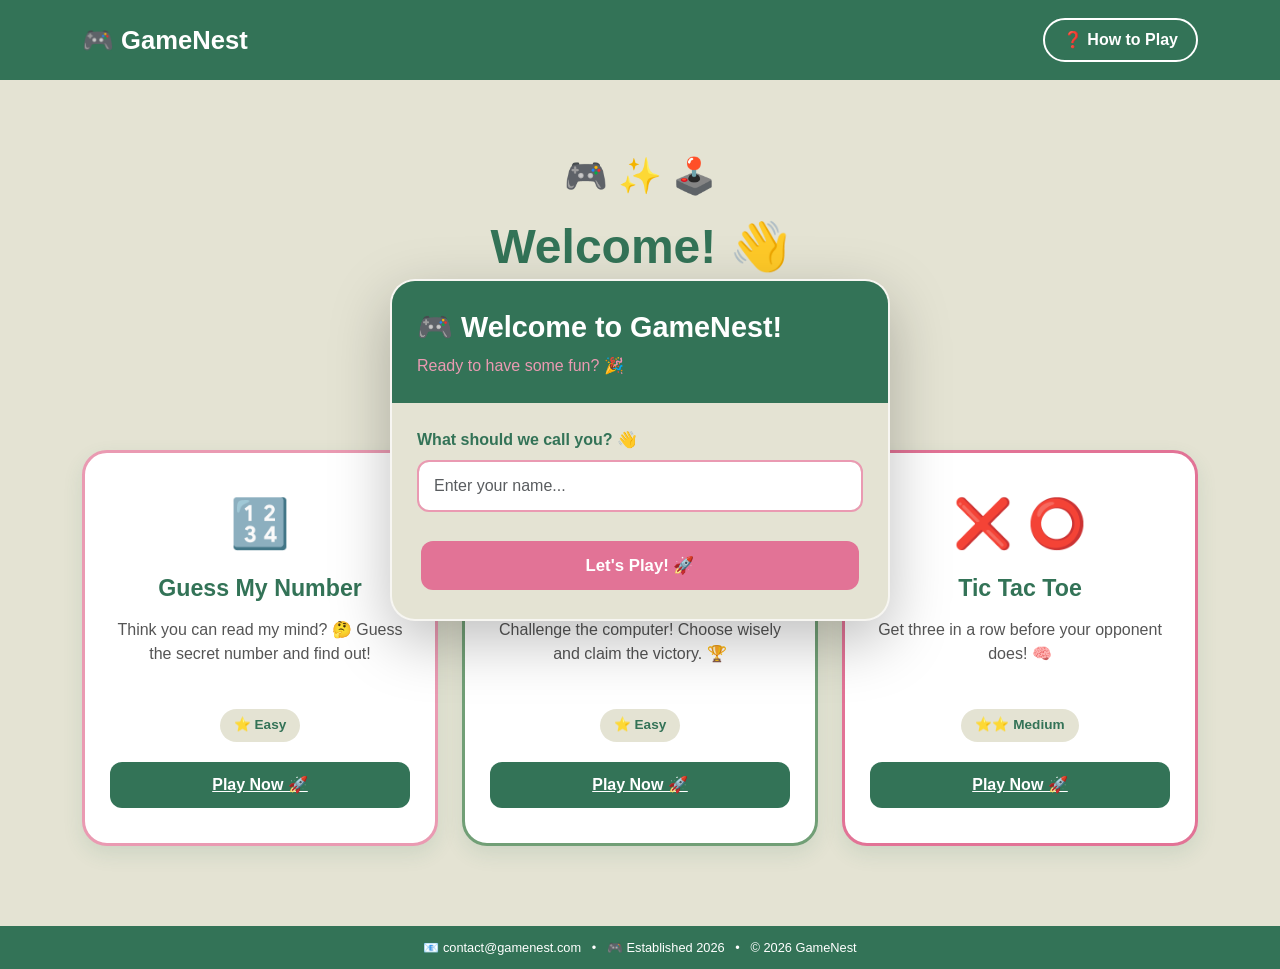
==== index.html @ 65e44112 "changed buttons to a elements" ====
<!doctype html>
<html lang="en">
  <head>
    <meta charset="UTF-8" />

    <meta name="viewport" content="width=device-width, initial-scale=1.0" />

    <title>GameNest 🎮</title>

    <!-- Bootstrap -->
    <link
      href="https://cdn.jsdelivr.net/npm/bootstrap@5.3.3/dist/css/bootstrap.min.css"
      rel="stylesheet"
    />

    <!-- Your CSS -->
    <link rel="stylesheet" href="style.css" />
  </head>

  <body>
    <!-- ================= NAVBAR ================= -->

    <nav class="navbar">
      <div class="container">
        <a href="#" class="logo"> 🎮 GameNest </a>

        <button
          class="help-btn"
          data-bs-toggle="modal"
          data-bs-target="#helpModal"
        >
          ❓ How to Play
        </button>
      </div>
    </nav>
    <!-- ================= MAIN ================= -->

    <main>
      <section class="hero">
        <div class="container">
          <div class="hero-content">
            <div class="game-emoji">🎮 ✨ 🕹️</div>

            <h1 id="welcomeMessage">Welcome! 👋</h1>

            <p class="hero-text">Pick a game and let the fun begin! 🎉</p>

            <p class="choose-text">Choose your challenge 🎯</p>
          </div>

          <!-- ================= GAME CARDS ================= -->

          <div class="row g-4 justify-content-center">
            <!-- Guess Number -->

            <div class="col-md-4">
              <div class="game-card number-card">
                <div class="game-icon">🔢</div>

                <h2>Guess My Number</h2>

                <p>
                  Think you can read my mind? 🤔 Guess the secret number and
                  find out!
                </p>

                <span class="difficulty"> ⭐ Easy </span>

                <a href="guess.html" class="play-btn"> Play Now 🚀 </a>
              </div>
            </div>

            <!-- Rock Paper Scissors -->

            <div class="col-md-4">
              <div class="game-card rps-card">
                <div class="game-icon">🪨 📄 ✂️</div>

                <h2>Rock Paper Scissors</h2>

                <p>
                  Challenge the computer! Choose wisely and claim the victory.
                  🏆
                </p>

                <span class="difficulty"> ⭐ Easy </span>

                <a href="rps.html" class="play-btn"> Play Now 🚀 </a>
              </div>
            </div>

            <!-- Tic Tac Toe -->

            <div class="col-md-4">
              <div class="game-card ttt-card">
                <div class="game-icon">❌ ⭕</div>

                <h2>Tic Tac Toe</h2>

                <p>Get three in a row before your opponent does! 🧠</p>

                <span class="difficulty"> ⭐⭐ Medium </span>

                <a href="tictactoe.html" class="play-btn"> Play Now 🚀 </a>
              </div>
            </div>
          </div>
        </div>
      </section>
    </main>

    <!-- ================= FOOTER ================= -->

    <footer>
      <div class="container">
        <p>
          📧 contact@gamenest.com &nbsp; • &nbsp; 🎮 Established 2026 &nbsp; •
          &nbsp; © 2026 GameNest
        </p>
      </div>
    </footer>

    <!-- ================= HELP MODAL ================= -->

    <div
      class="modal fade"
      id="helpModal"
      tabindex="-1"
      aria-labelledby="helpModalLabel"
      aria-hidden="true"
    >
      <div class="modal-dialog modal-dialog-centered">
        <div class="modal-content help-modal">
          <div class="modal-header border-0">
            <h2 class="modal-title fw-bold" id="helpModalLabel">
              ❓ How to Play
            </h2>

            <button
              type="button"
              class="btn-close"
              data-bs-dismiss="modal"
            ></button>
          </div>

          <div class="modal-body">
            <div class="help-item">
              🔢
              <div>
                <strong>Guess My Number</strong>
                <p>Guess the secret number using the clues provided.</p>
              </div>
            </div>

            <div class="help-item">
              🪨📄✂️
              <div>
                <strong>Rock Paper Scissors</strong>
                <p>
                  Pick rock, paper, or scissors and compete against the
                  computer.
                </p>
              </div>
            </div>

            <div class="help-item">
              ❌⭕
              <div>
                <strong>Tic Tac Toe</strong>
                <p>Take turns placing your mark. Get three in a row to win!</p>
              </div>
            </div>
          </div>
        </div>
      </div>
    </div>
    <!-- ================= NAME MODAL ================= -->

    <div
      class="modal fade"
      id="nameModal"
      tabindex="-1"
      aria-labelledby="nameModalLabel"
      aria-hidden="true"
      data-bs-backdrop="false"
      data-bs-keyboard="false"
    >
      <div class="modal-dialog modal-dialog-centered modal-fullscreen">
        <div class="modal-content video-modal">
          <!-- Background video -->
          <video class="modal-background-video" autoplay muted loop playsinline>
            <source src="assets/101733-video-720.mp4" type="video/mp4" />
            Your browser does not support video.
          </video>

          <!-- Dark/soft overlay over video -->
          <!-- <div class="video-overlay"></div> -->

          <!-- Actual name box -->
          <div class="name-modal-container">
            <div class="name-modal">
              <div class="modal-header border-0">
                <div>
                  <h2 class="modal-title fw-bold" id="nameModalLabel">
                    🎮 Welcome to GameNest!
                  </h2>

                  <p class="mb-0 modal-subtitle">Ready to have some fun? 🎉</p>
                </div>
              </div>

              <div class="modal-body">
                <label for="playerName" class="form-label fw-semibold">
                  What should we call you? 👋
                </label>

                <input
                  type="text"
                  class="form-control name-input"
                  id="playerName"
                  placeholder="Enter your name..."
                  autocomplete="off"
                />

                <div id="nameError" class="name-error">
                  Please enter your name.
                </div>
              </div>

              <div class="modal-footer border-0">
                <button
                  type="button"
                  class="btn start-btn w-100"
                  id="startGameBtn"
                >
                  Let's Play! 🚀
                </button>
              </div>
            </div>
          </div>
        </div>
      </div>
    </div>

    <!-- Bootstrap JS -->

    <script src="https://cdn.jsdelivr.net/npm/bootstrap@5.3.3/dist/js/bootstrap.bundle.min.js"></script>

    <!-- Your JS -->

    <script src="app.js"></script>
  </body>
</html>
---- style.css ----
:root {
  --pink: #e27396;
  --light-pink: #ea9ab2;
  --green: #337357;
  --sage: #719f76;
  --cream: #e4e3d3;
}

/* ================= GENERAL ================= */

* {
  box-sizing: border-box;
}

body {
  margin: 0;
  background-color: var(--cream);
  color: var(--green);
  font-family: Arial, Helvetica, sans-serif;
}

/* ================= NAVBAR ================= */

.navbar {
  background-color: var(--green);
  padding: 18px 0;
}

.logo {
  color: white;
  text-decoration: none;
  font-size: 1.6rem;
  font-weight: 700;
}

.logo:hover {
  color: var(--light-pink);
}

.help-btn {
  border: 2px solid white;
  background: transparent;
  color: white;
  padding: 8px 18px;
  border-radius: 25px;
  font-weight: 600;
  transition: 0.2s;
}

.help-btn:hover {
  background-color: white;
  color: var(--green);
}

/* ================= HERO ================= */

.hero {
  padding: 70px 0 80px;
  min-height: calc(100vh - 120px);
}

.hero-content {
  text-align: center;
  margin-bottom: 45px;
}

.game-emoji {
  font-size: 2.2rem;
  margin-bottom: 15px;
}

.hero h1 {
  font-size: 3rem;
  font-weight: 800;
  margin-bottom: 10px;
}

.hero-text {
  font-size: 1.25rem;
  margin-bottom: 30px;
}

.choose-text {
  display: inline-block;
  background-color: var(--light-pink);
  color: var(--green);
  padding: 10px 22px;
  border-radius: 25px;
  font-weight: 700;
}

/* ================= GAME CARDS ================= */

.game-card {
  height: 100%;
  padding: 35px 25px;
  text-align: center;

  background-color: white;

  border-radius: 25px;

  border: 3px solid transparent;

  box-shadow: 0 8px 20px rgba(51, 115, 87, 0.12);

  transition:
    transform 0.25s ease,
    box-shadow 0.25s ease;
}

.game-card:hover {
  transform: translateY(-8px);

  box-shadow: 0 15px 30px rgba(51, 115, 87, 0.2);
}

.number-card {
  border-color: var(--light-pink);
}

.rps-card {
  border-color: var(--sage);
}

.ttt-card {
  border-color: var(--pink);
}

.game-icon {
  font-size: 3rem;
  min-height: 65px;
  margin-bottom: 15px;
}

.game-card h2 {
  font-size: 1.45rem;
  font-weight: 700;
  margin-bottom: 15px;
}

.game-card p {
  color: #555;
  min-height: 75px;
  line-height: 1.5;
}

.difficulty {
  display: inline-block;

  background-color: var(--cream);

  padding: 6px 14px;

  border-radius: 20px;

  font-size: 0.85rem;

  font-weight: 700;

  margin-bottom: 20px;
}

/* ================= PLAY BUTTON ================= */

.play-btn {
  display: block;

  width: 100%;

  border: none;

  background-color: var(--green);

  color: white;

  padding: 11px;

  border-radius: 12px;

  font-weight: 700;

  font-size: 1rem;

  transition: 0.2s;
}

.play-btn:hover {
  background-color: var(--sage);

  transform: scale(1.02);
}

/* ================= FOOTER ================= */

footer {
  background-color: var(--green);

  color: white;

  text-align: center;

  padding: 12px 0;

  font-size: 0.8rem;
}

footer p {
  margin: 0;
}

/* ================= HELP MODAL ================= */

.help-modal {
  border: none;
  border-radius: 25px;
  background-color: var(--cream);
}

.help-modal .modal-header {
  background-color: var(--green);
  color: white;
}

.help-item {
  display: flex;
  gap: 15px;

  align-items: flex-start;

  padding: 15px;

  margin-bottom: 10px;

  background-color: white;

  border-radius: 15px;

  font-size: 1.5rem;
}

.help-item strong {
  color: var(--green);
  font-size: 1rem;
}

.help-item p {
  color: #555;
  font-size: 0.9rem;
  margin: 4px 0 0;
}

/* ================= VIDEO NAME MODAL ================= */

.video-modal {
  position: relative;
  overflow: hidden;
  border: none;
  background: transparent;
}

/* Background video */

.modal-background-video {
  position: absolute;

  top: 0;
  left: 0;

  width: 100%;
  height: 100%;

  object-fit: cover;

  z-index: 0;
}

/* Layer sitting above the video */
.video-overlay {
  position: absolute;
  inset: 0;

  background: rgba(51, 115, 87, 0.08);

  z-index: 1;
}
/* Centers the actual modal box */

.name-modal-container {
  position: relative;

  z-index: 2;

  width: 100%;
  height: 100%;

  display: flex;

  justify-content: center;
  align-items: center;

  padding: 20px;
}

/* Actual white/cream box */

.name-modal-container .name-modal {
  width: 100%;
  max-width: 500px;

  background-color: var(--cream);

  border-radius: 25px;

  overflow: hidden;

  box-shadow: 0 20px 60px rgba(0, 0, 0, 0.25);

  border: 2px solid rgba(255, 255, 255, 0.7);
}

/* Modal header */

.name-modal-container .modal-header {
  background-color: var(--green);

  color: white;

  padding: 25px;
}

.name-modal-container .modal-title {
  font-size: 1.8rem;
}

.modal-subtitle {
  color: var(--light-pink);

  margin-top: 5px;
}

/* Modal body */

.name-modal-container .modal-body {
  padding: 25px;
}

/* Name input */

.name-input {
  border: 2px solid var(--light-pink);

  border-radius: 12px;

  padding: 12px 15px;

  background-color: white;
}

.name-input:focus {
  border-color: var(--green);

  box-shadow: 0 0 0 3px rgba(51, 115, 87, 0.15);
}

/* Error */

.name-error {
  display: none;

  color: #b3261e;

  font-size: 0.85rem;

  margin-top: 7px;
}

/* Footer */

.name-modal-container .modal-footer {
  padding: 0 25px 25px;
}

/* Start button */

.start-btn {
  background-color: var(--pink);

  color: white;

  border: none;

  padding: 12px;

  border-radius: 12px;

  font-weight: 700;

  font-size: 1.05rem;
}

.start-btn:hover {
  background-color: var(--green);

  color: white;
}
/* ================= RESPONSIVE ================= */

@media (max-width: 768px) {
  .hero {
    padding-top: 45px;
  }

  .hero h1 {
    font-size: 2.2rem;
  }

  .game-card {
    margin-bottom: 5px;
  }
}
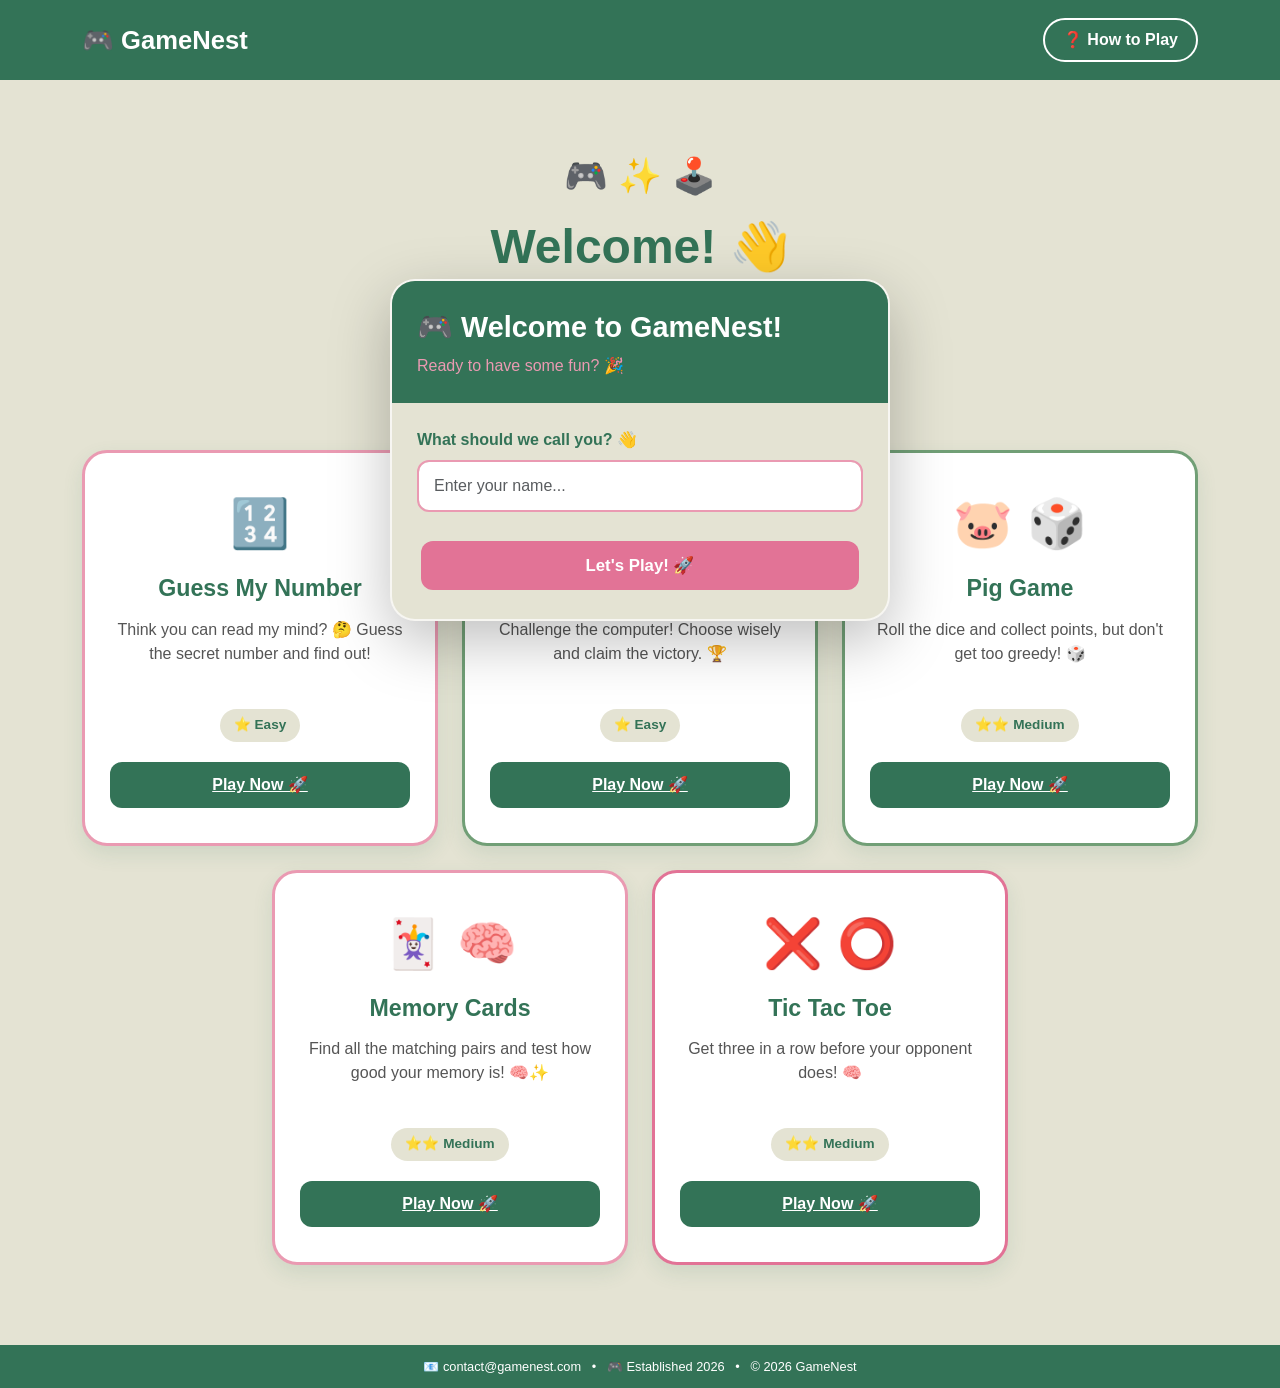
==== commit ff739ad1: "added two more game cards." ====
--- a/index.html
+++ b/index.html
@@ -88,7 +88,40 @@
                 <a href="rps.html" class="play-btn"> Play Now 🚀 </a>
               </div>
             </div>
-
+            <!-- Pig Game -->
+            <div class="col-md-4">
+              <div class="game-card pig-card">
+                <div class="game-icon">🐷 🎲</div>
+
+                <h2>Pig Game</h2>
+
+                <p>
+                  Roll the dice and collect points, but don't get too greedy! 🎲
+                </p>
+
+                <span class="difficulty"> ⭐⭐ Medium </span>
+
+                <a href="pig.html" class="play-btn"> Play Now 🚀 </a>
+              </div>
+            </div>
+
+            <!-- Memory Cards -->
+            <div class="col-md-4">
+              <div class="game-card memory-card">
+                <div class="game-icon">🃏 🧠</div>
+
+                <h2>Memory Cards</h2>
+
+                <p>
+                  Find all the matching pairs and test how good your memory is!
+                  🧠✨
+                </p>
+
+                <span class="difficulty"> ⭐⭐ Medium </span>
+
+                <a href="memory.html" class="play-btn"> Play Now 🚀 </a>
+              </div>
+            </div>
             <!-- Tic Tac Toe -->
 
             <div class="col-md-4">
@@ -162,7 +195,27 @@
                 </p>
               </div>
             </div>
-
+            <div class="help-item">
+              🐷🎲
+              <div>
+                <strong>Pig Game</strong>
+                <p>
+                  Roll the dice to earn points. You can keep rolling or save
+                  your points, but rolling a 1 makes you lose your turn's
+                  points!
+                </p>
+              </div>
+            </div>
+            <div class="help-item">
+              🃏🧠
+              <div>
+                <strong>Memory Cards</strong>
+                <p>
+                  Flip two cards at a time and try to find matching pairs. Match
+                  all the cards to win!
+                </p>
+              </div>
+            </div>
             <div class="help-item">
               ❌⭕
               <div>
--- a/style.css
+++ b/style.css
@@ -122,7 +122,13 @@
 .rps-card {
   border-color: var(--sage);
 }
-
+.pig-card {
+  border-color: var(--sage);
+}
+
+.memory-card {
+  border-color: var(--light-pink);
+}
 .ttt-card {
   border-color: var(--pink);
 }
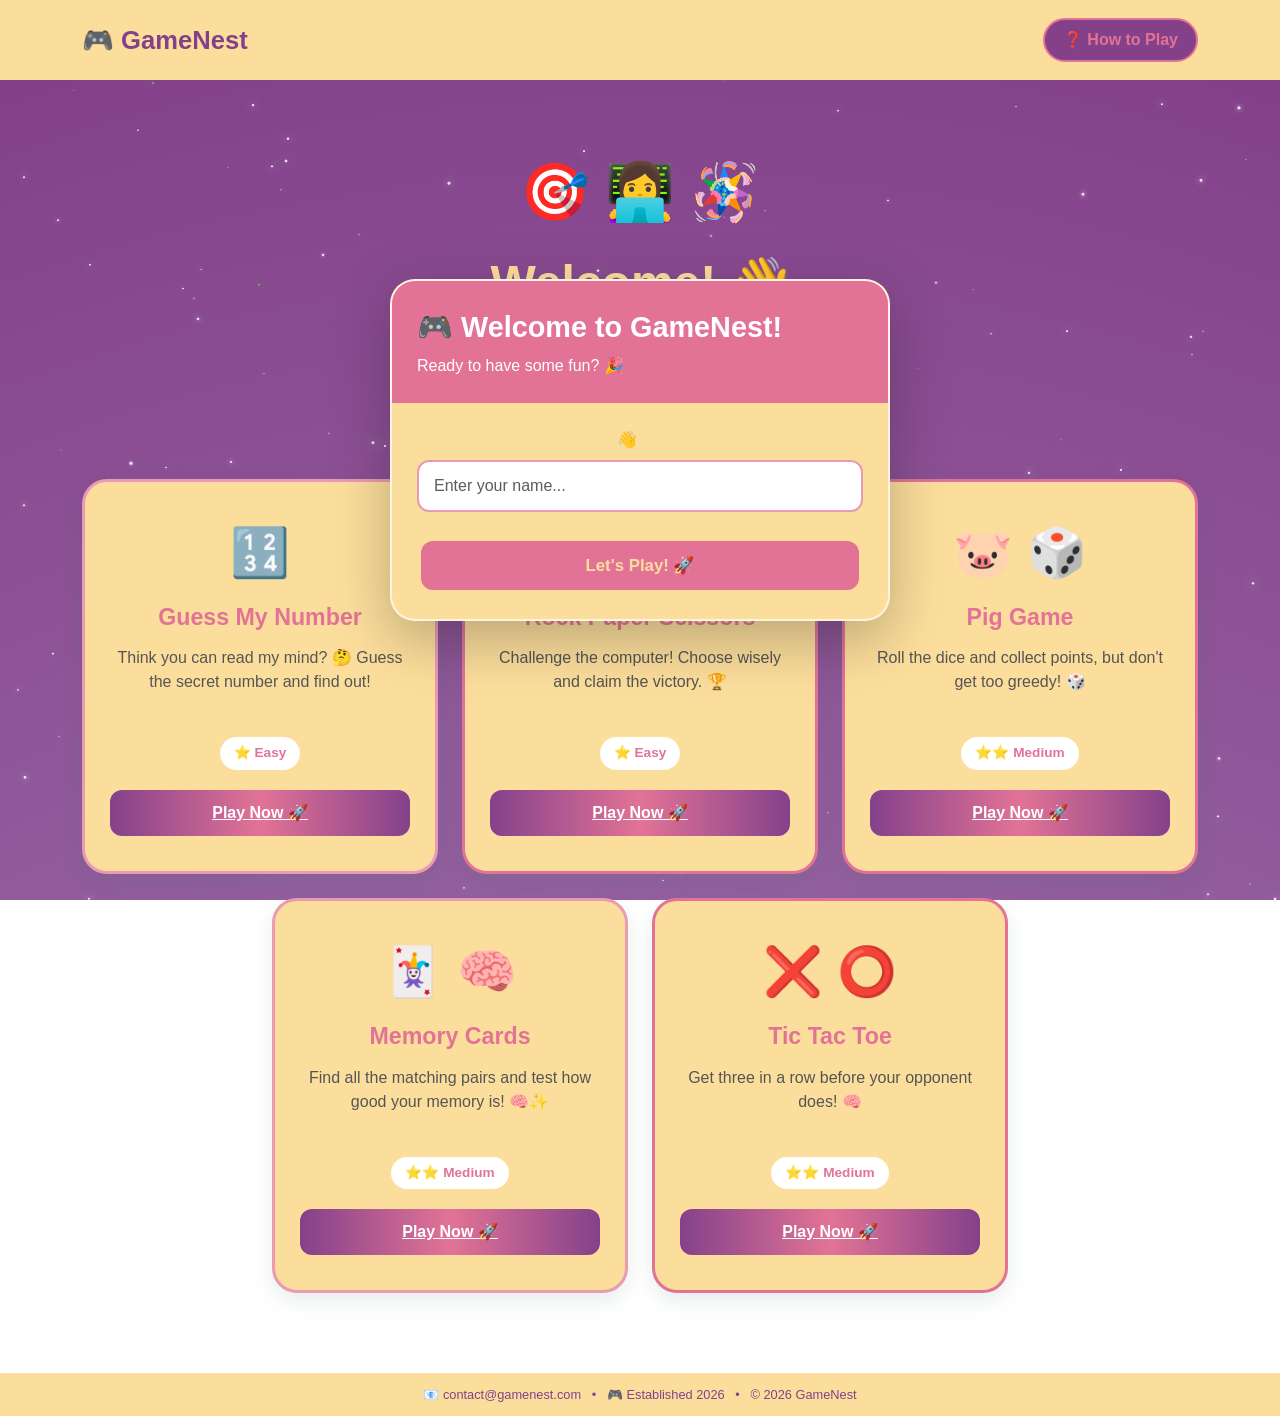
==== commit 28f91319: "changed theme" ====
--- a/index.html
+++ b/index.html
@@ -18,6 +18,7 @@
   </head>
 
   <body>
+    <canvas id="backgroundCanvas"></canvas>
     <!-- ================= NAVBAR ================= -->
 
     <nav class="navbar">
@@ -39,7 +40,11 @@
       <section class="hero">
         <div class="container">
           <div class="hero-content">
-            <div class="game-emoji">🎮 ✨ 🕹️</div>
+            <div class="game-emoji">
+              <span>🎯</span>
+              <span>👩‍💻</span>
+              <span>🪅</span>
+            </div>
 
             <h1 id="welcomeMessage">Welcome! 👋</h1>
 
@@ -85,7 +90,9 @@
 
                 <span class="difficulty"> ⭐ Easy </span>
 
-                <a href="rps.html" class="play-btn"> Play Now 🚀 </a>
+                <a href="rock paper scissors.html" class="play-btn">
+                  Play Now 🚀
+                </a>
               </div>
             </div>
             <!-- Pig Game -->
@@ -119,7 +126,7 @@
 
                 <span class="difficulty"> ⭐⭐ Medium </span>
 
-                <a href="memory.html" class="play-btn"> Play Now 🚀 </a>
+                <a href="cards.html" class="play-btn"> Play Now 🚀 </a>
               </div>
             </div>
             <!-- Tic Tac Toe -->
@@ -299,8 +306,8 @@
 
     <script src="https://cdn.jsdelivr.net/npm/bootstrap@5.3.3/dist/js/bootstrap.bundle.min.js"></script>
 
-    <!-- Your JS -->
-
+    <!--  JS -->
+    <script src="canvas.js"></script>
     <script src="app.js"></script>
   </body>
 </html>
--- a/style.css
+++ b/style.css
@@ -1,9 +1,8 @@
 :root {
   --pink: #e27396;
   --light-pink: #ea9ab2;
-  --green: #337357;
-  --sage: #719f76;
-  --cream: #e4e3d3;
+  --purple: #84418a;
+  --cream: #fcde9c;
 }
 
 /* ================= GENERAL ================= */
@@ -12,22 +11,45 @@
   box-sizing: border-box;
 }
 
+/* body {
+  margin: 0;
+  background-image: url(assets/39757960_8725442.jpg);
+  background-size: cover;
+  color: var(--green);
+  font-family: Arial, Helvetica, sans-serif;
+} */
 body {
   margin: 0;
+  color: var(--cream);
+  font-family: Arial, Helvetica, sans-serif;
+  position: relative;
+}
+
+#backgroundCanvas {
+  position: fixed;
+  inset: 0;
+  width: 100%;
+  height: 100%;
+  z-index: 0;
+  pointer-events: none;
+}
+
+.navbar,
+main,
+footer {
+  position: relative;
+  z-index: 1;
+}
+
+/* ================= NAVBAR ================= */
+
+.navbar {
   background-color: var(--cream);
-  color: var(--green);
-  font-family: Arial, Helvetica, sans-serif;
-}
-
-/* ================= NAVBAR ================= */
-
-.navbar {
-  background-color: var(--green);
   padding: 18px 0;
 }
 
 .logo {
-  color: white;
+  color: var(--purple);
   text-decoration: none;
   font-size: 1.6rem;
   font-weight: 700;
@@ -38,9 +60,9 @@
 }
 
 .help-btn {
-  border: 2px solid white;
-  background: transparent;
-  color: white;
+  border: 2px solid var(--pink);
+  background-color: var(--purple);
+  color: var(--pink);
   padding: 8px 18px;
   border-radius: 25px;
   font-weight: 600;
@@ -48,8 +70,8 @@
 }
 
 .help-btn:hover {
-  background-color: white;
-  color: var(--green);
+  background: transparent;
+  color: var(--pink);
 }
 
 /* ================= HERO ================= */
@@ -65,8 +87,43 @@
 }
 
 .game-emoji {
-  font-size: 2.2rem;
-  margin-bottom: 15px;
+  display: flex;
+  justify-content: center;
+  gap: 15px;
+  margin-bottom: 20px;
+}
+
+.game-emoji span {
+  font-size: 3.5rem;
+  display: inline-block;
+  animation: float 3s ease-in-out infinite;
+}
+
+/* Different timing for each emoji */
+.game-emoji span:nth-child(1) {
+  animation-delay: 0s;
+}
+
+.game-emoji span:nth-child(2) {
+  animation-delay: 0.5s;
+}
+
+.game-emoji span:nth-child(3) {
+  animation-delay: 1s;
+}
+
+@keyframes float {
+  0% {
+    transform: translateY(0);
+  }
+
+  50% {
+    transform: translateY(-12px);
+  }
+
+  100% {
+    transform: translateY(0);
+  }
 }
 
 .hero h1 {
@@ -82,9 +139,10 @@
 
 .choose-text {
   display: inline-block;
-  background-color: var(--light-pink);
-  color: var(--green);
-  padding: 10px 22px;
+  background: var(--cream);
+
+  color: var(--purple);
+  padding: 6px 14px;
   border-radius: 25px;
   font-weight: 700;
 }
@@ -96,10 +154,10 @@
   padding: 35px 25px;
   text-align: center;
 
-  background-color: white;
+  background-color: var(--cream);
 
   border-radius: 25px;
-
+  color: var(--pink);
   border: 3px solid transparent;
 
   box-shadow: 0 8px 20px rgba(51, 115, 87, 0.12);
@@ -154,7 +212,7 @@
 .difficulty {
   display: inline-block;
 
-  background-color: var(--cream);
+  background-color: white;
 
   padding: 6px 14px;
 
@@ -176,7 +234,12 @@
 
   border: none;
 
-  background-color: var(--green);
+  background: linear-gradient(
+    to right,
+    var(--purple),
+    var(--pink),
+    var(--purple)
+  );
 
   color: white;
 
@@ -200,9 +263,9 @@
 /* ================= FOOTER ================= */
 
 footer {
-  background-color: var(--green);
-
-  color: white;
+  background-color: var(--cream);
+
+  color: var(--purple);
 
   text-align: center;
 
@@ -224,7 +287,7 @@
 }
 
 .help-modal .modal-header {
-  background-color: var(--green);
+  background-color: var(--pink);
   color: white;
 }
 
@@ -246,7 +309,7 @@
 }
 
 .help-item strong {
-  color: var(--green);
+  color: var(--pink);
   font-size: 1rem;
 }
 
@@ -328,7 +391,7 @@
 /* Modal header */
 
 .name-modal-container .modal-header {
-  background-color: var(--green);
+  background-color: var(--pink);
 
   color: white;
 
@@ -340,7 +403,7 @@
 }
 
 .modal-subtitle {
-  color: var(--light-pink);
+  color: white;
 
   margin-top: 5px;
 }
@@ -364,7 +427,7 @@
 }
 
 .name-input:focus {
-  border-color: var(--green);
+  border-color: var(--pink);
 
   box-shadow: 0 0 0 3px rgba(51, 115, 87, 0.15);
 }
@@ -392,7 +455,7 @@
 .start-btn {
   background-color: var(--pink);
 
-  color: white;
+  color: var(--cream);
 
   border: none;
 
@@ -406,9 +469,9 @@
 }
 
 .start-btn:hover {
-  background-color: var(--green);
-
-  color: white;
+  background-color: var(--cream);
+
+  color: var(--pink);
 }
 /* ================= RESPONSIVE ================= */
 
@@ -425,3 +488,188 @@
     margin-bottom: 5px;
   }
 }
+
+/* start TIC TAC TOE game */
+.ttt-body-wrapper {
+  margin: 0;
+  padding: 0;
+  display: flex;
+  flex-direction: column;
+  height: 100vh;
+  box-sizing: border-box;
+  font-family: Arial, Helvetica, sans-serif !important;
+}
+
+.game-header {
+  background-color: var(--pink);
+  padding: 30px 0;
+  width: 100%;
+  flex-shrink: 0;
+}
+
+.header-container {
+  display: flex;
+  justify-content: space-between;
+  align-items: center;
+  max-width: 1140px;
+  margin: 0 auto;
+  padding: 0 20px;
+  gap: 10px;
+}
+
+.header-title {
+  color: white;
+  font-size: 2.2rem;
+  font-weight: 800;
+  margin: 0;
+  white-space: nowrap;
+}
+
+.header-btn {
+  background-color: var(--purple);
+  color: var(--cream);
+  border: none;
+  padding: 10px 24px;
+  border-radius: 12px;
+  font-weight: 700;
+  font-size: 1.05rem;
+  transition: all 0.2s ease;
+  cursor: pointer;
+  white-space: nowrap;
+}
+
+.header-btn:hover {
+  background-color: var(--light-pink);
+  color: var(--green);
+  transform: scale(1.03);
+}
+
+.nav-link-btn {
+  text-decoration: none;
+  display: inline-block;
+}
+
+.game-body-section {
+  /* background-color: var(--cream); */
+  background-image: url(assets/guessbg.webp);
+  background-size: cover;
+  flex-grow: 1;
+  display: flex;
+  justify-content: center;
+  align-items: center;
+  padding: 20px;
+  width: 100%;
+  box-sizing: border-box;
+}
+
+.game-play-container {
+  width: 100%;
+  display: flex;
+  flex-direction: column;
+  align-items: center;
+  gap: 35px;
+}
+
+.game-center-box {
+  background-color: white;
+  color: var(--purple);
+  border: 4px solid var(--pink);
+  border-radius: 20px;
+  font-size: 2.2rem;
+  font-weight: 800;
+  padding: 12px 35px;
+  min-width: 180px;
+  text-align: center;
+  box-shadow: 0 8px 20px rgba(51, 115, 87, 0.08);
+  white-space: nowrap;
+}
+
+.ttt-board {
+  display: grid;
+  grid-template-columns: repeat(3, 1fr);
+  gap: 15px;
+  width: 100%;
+  max-width: 320px;
+}
+
+.ttt-cell {
+  aspect-ratio: 1 / 1;
+  background-color: white;
+  border: 3px solid var(--pink);
+  border-radius: 20px;
+  cursor: pointer;
+  font-size: 3rem;
+  font-weight: 800;
+  color: var(--pink);
+  display: flex;
+  justify-content: center;
+  align-items: center;
+  box-shadow: 0 6px 15px rgba(51, 115, 87, 0.06);
+  transition: all 0.2s ease;
+}
+
+.ttt-cell:hover,
+.ttt-cell:active {
+  background-color: var(--light-pink);
+  border-color: var(--pink);
+  color: var(--green);
+  transform: translateY(-5px);
+  box-shadow: 0 10px 20px rgba(226, 115, 150, 0.2);
+}
+
+@media (max-width: 576px) {
+  .game-header {
+    padding: 15px 0;
+  }
+
+  .header-container {
+    padding: 0 15px;
+    gap: 5px;
+  }
+
+  .header-title {
+    font-size: 1.2rem;
+  }
+
+  .header-btn {
+    padding: 6px 10px;
+    font-size: 0.75rem;
+    border-radius: 8px;
+  }
+
+  .game-play-container {
+    gap: 20px;
+  }
+
+  .game-center-box {
+    font-size: 1.5rem;
+    padding: 8px 25px;
+    min-width: 130px;
+    border-radius: 15px;
+  }
+
+  .ttt-board {
+    gap: 10px;
+    max-width: 270px;
+  }
+
+  .ttt-cell {
+    border-radius: 15px;
+    font-size: 2rem;
+  }
+}
+
+@media (max-width: 360px) {
+  .header-title {
+    font-size: 1rem;
+  }
+  .header-btn {
+    padding: 5px 8px;
+    font-size: 0.7rem;
+  }
+  .ttt-board {
+    max-width: 240px;
+  }
+}
+
+/* END TIC TAC TOE game */
